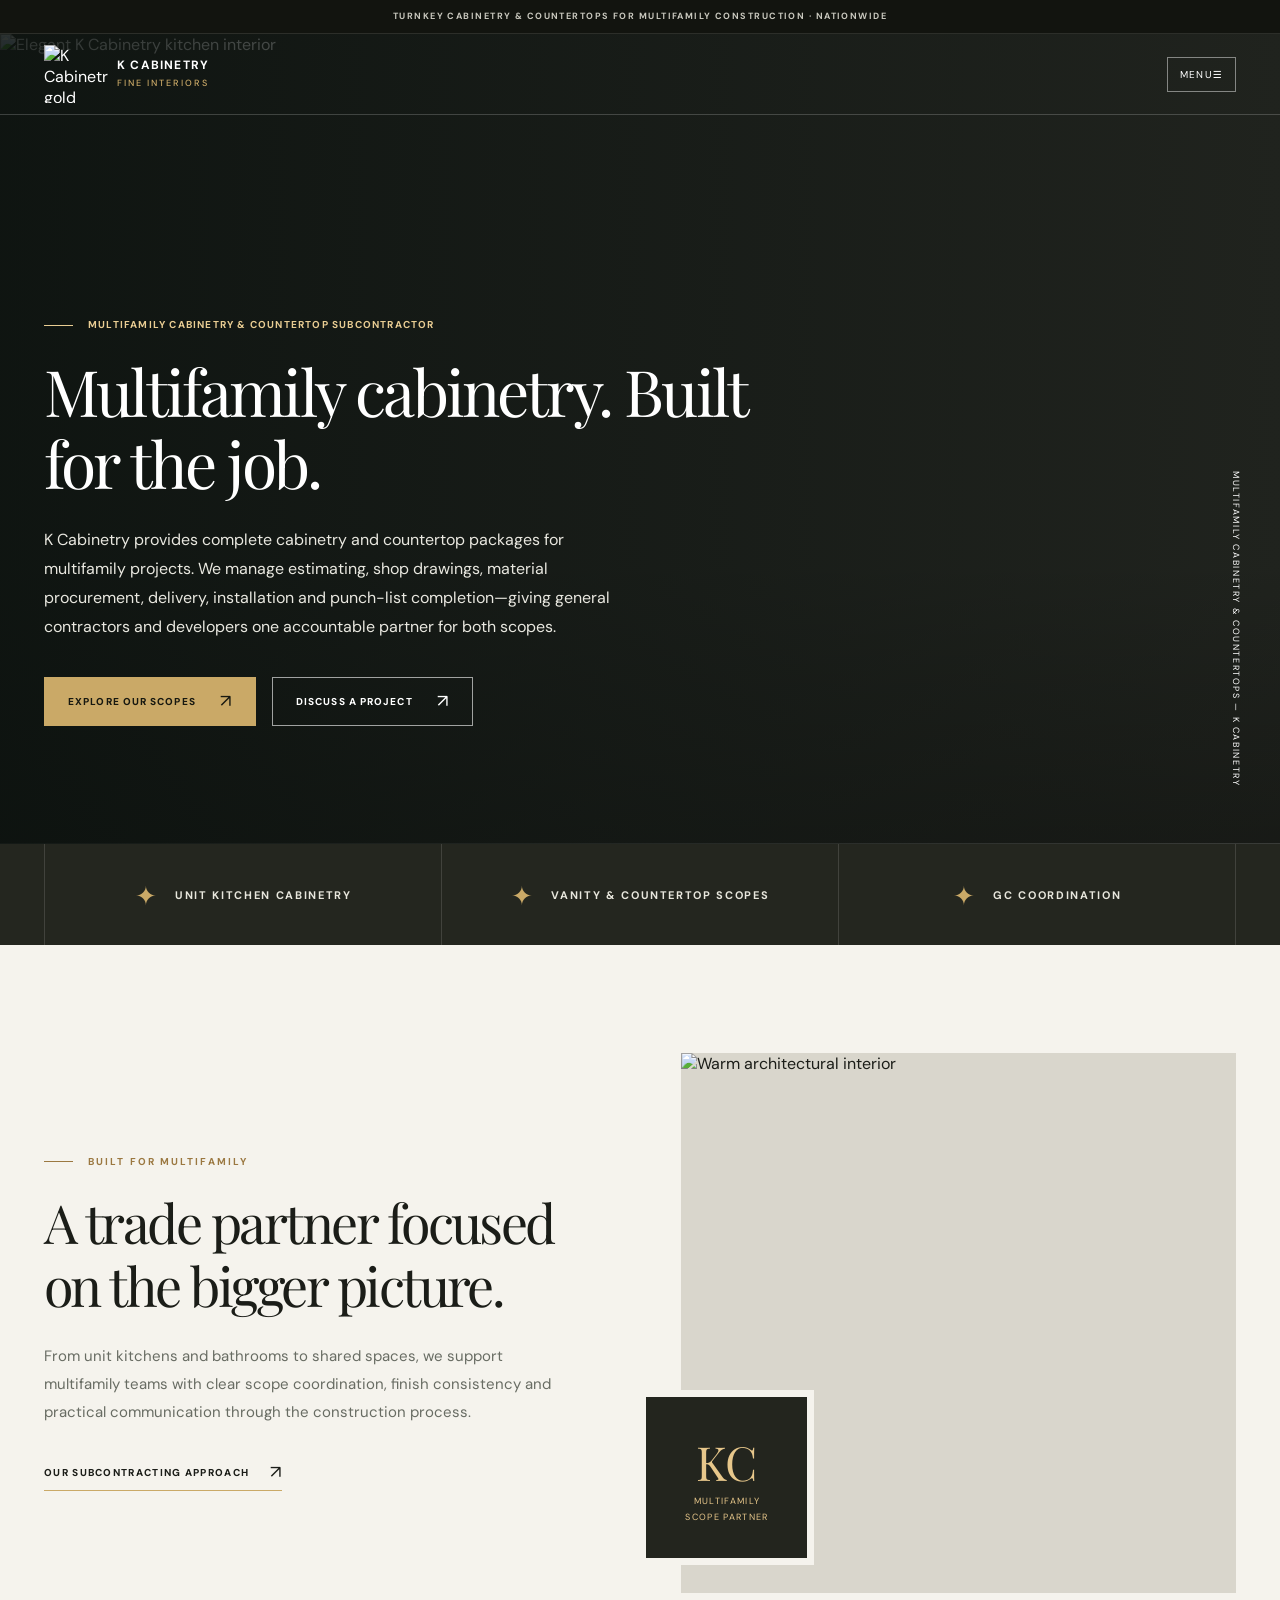
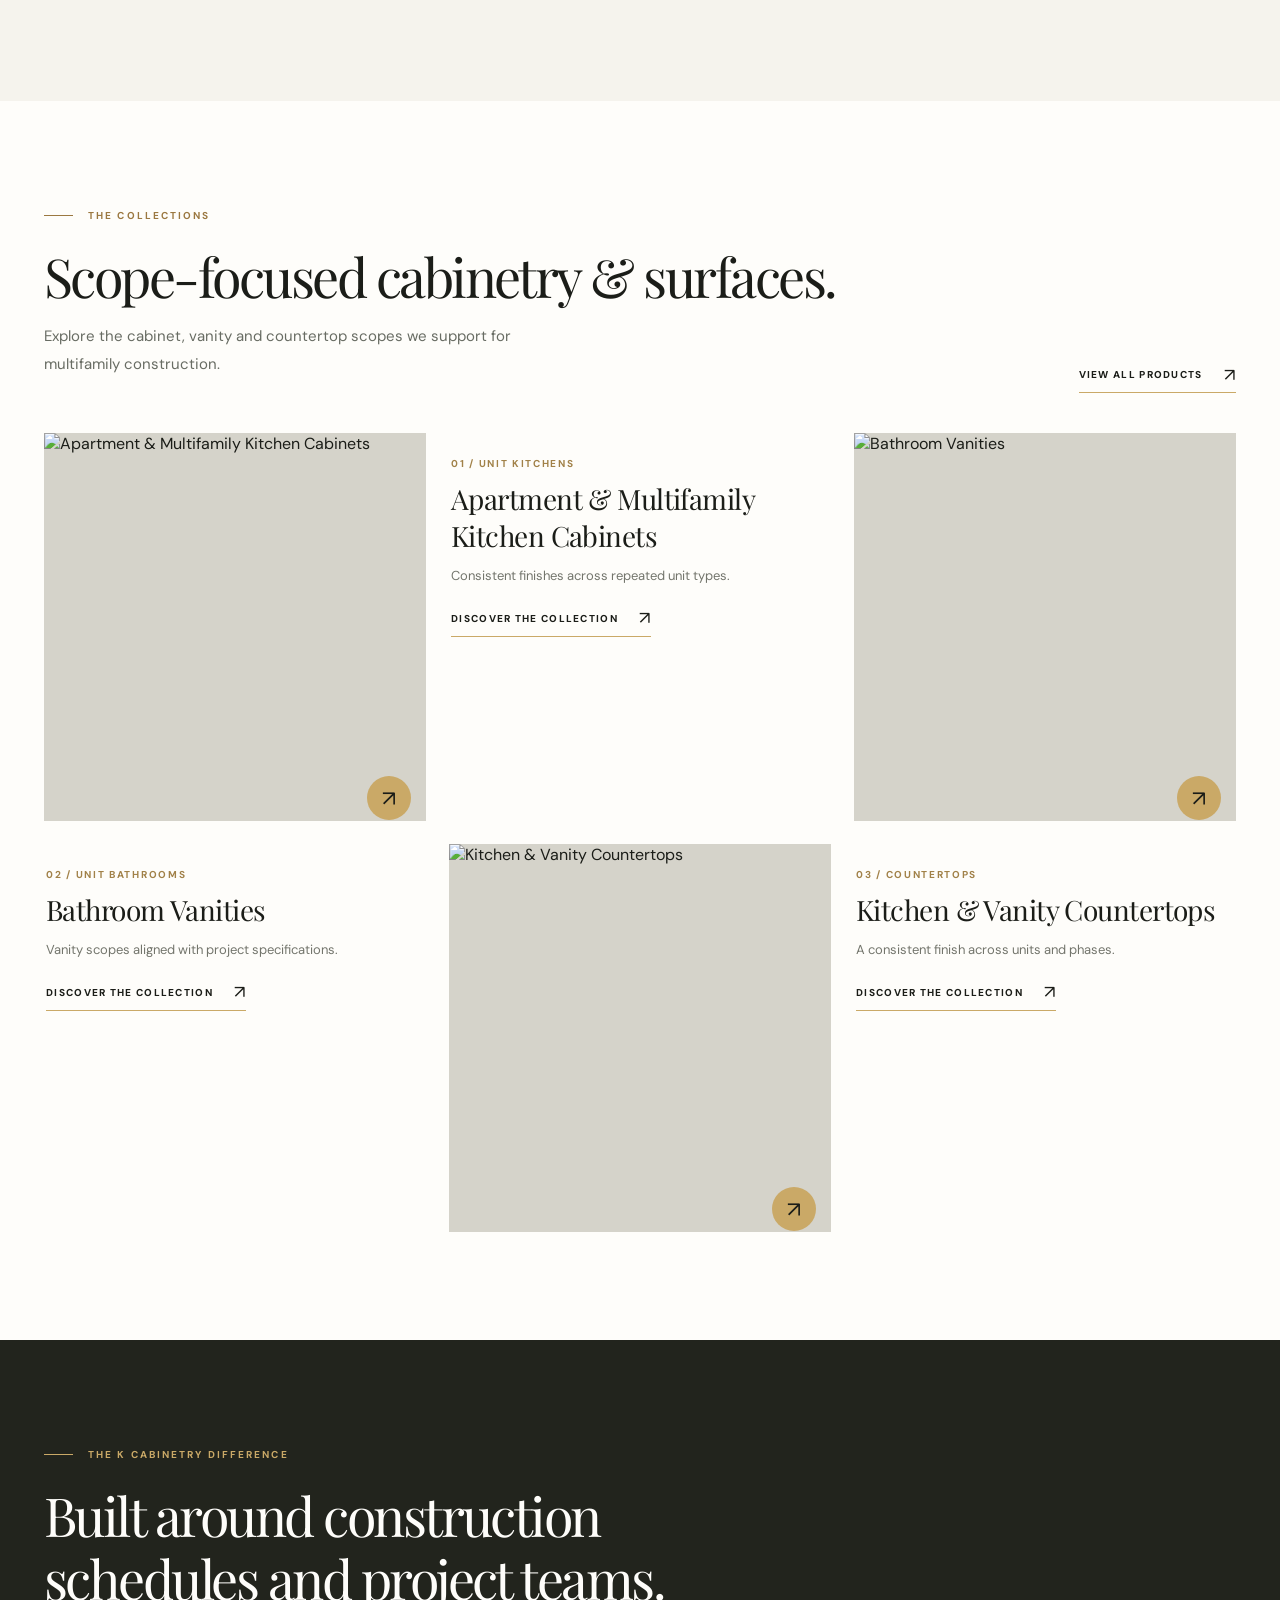
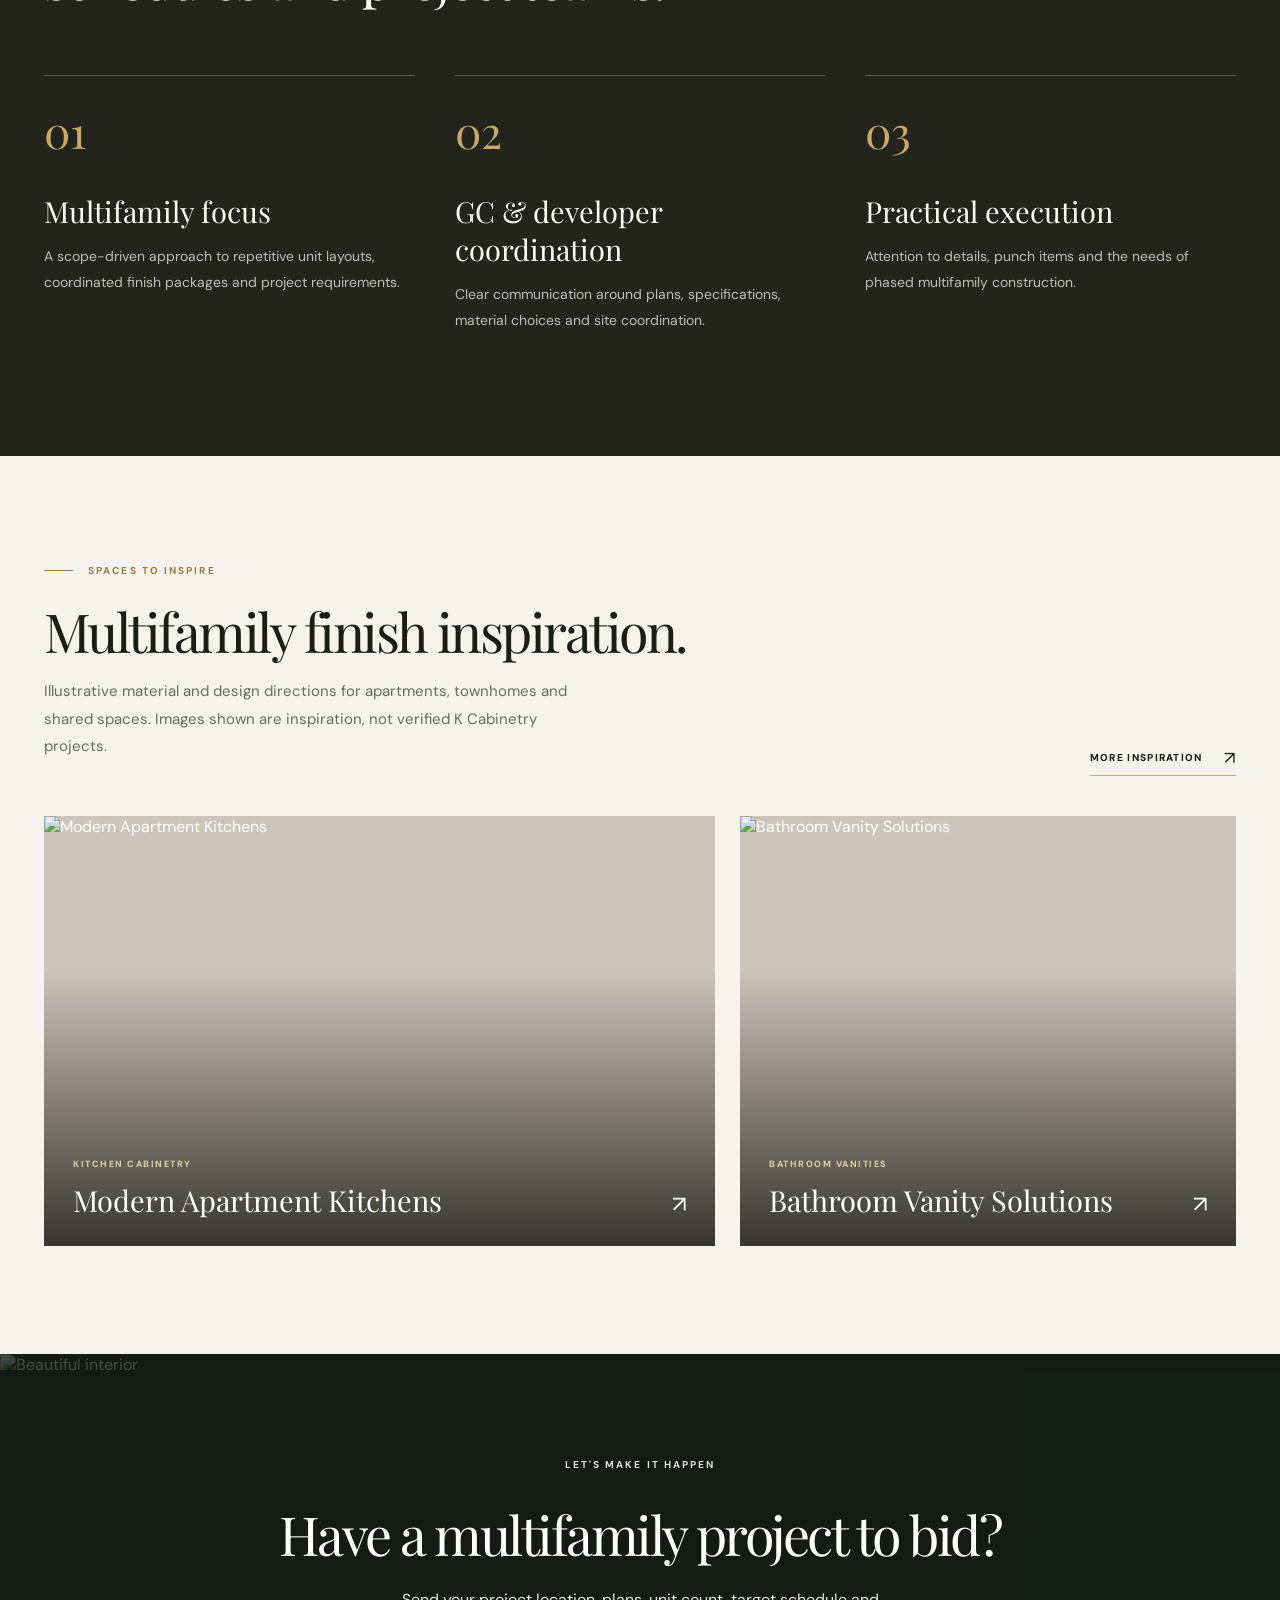
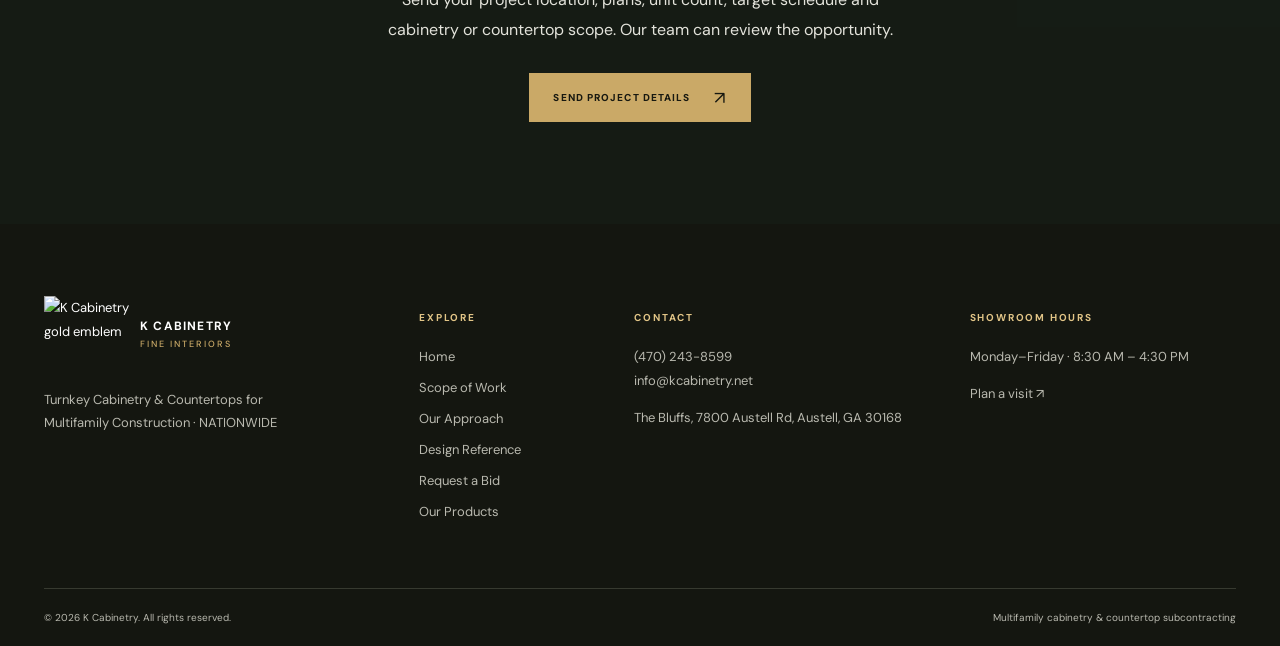
==== index.html @ 8f63b45b "Add site pages, styles, scripts, and content" ====
<!doctype html>
<html lang="en">
<head>
<meta charset="utf-8"><meta name="viewport" content="width=device-width,initial-scale=1">
<meta name="theme-color" content="#11120f">
<title>Multifamily Cabinetry & Countertops | K Cabinetry</title>
<meta name="description" content="K Cabinetry supports multifamily construction projects as a cabinetry and countertop subcontractor for general contractors, developers and project teams in Georgia.">
<meta property="og:title" content="Multifamily Cabinetry & Countertop Subcontractor | K Cabinetry"><meta property="og:description" content="K Cabinetry supports multifamily construction projects as a cabinetry and countertop subcontractor for general contractors, developers and project teams in Georgia.">
<link rel="preconnect" href="https://fonts.googleapis.com"><link rel="preconnect" href="https://fonts.gstatic.com" crossorigin>
<link href="https://fonts.googleapis.com/css2?family=DM+Sans:wght@400;500;600;700&family=Manrope:wght@400;500;600;700;800&family=Playfair+Display:wght@400;500;600&display=swap" rel="stylesheet">
<link rel="stylesheet" href="./assets/site.css?v=20261029-login">
<script src="./assets/site.js?v=20261029-login" defer></script>
<script async src="https://www.googletagmanager.com/gtag/js?id=G-HS50RXWGK4"></script>
<script>window.dataLayer=window.dataLayer||[];function gtag(){dataLayer.push(arguments);}gtag('js',new Date());gtag('config','G-HS50RXWGK4');</script>
</head>
<body data-page="home">
<a class="skip-link" href="#main">Skip to content</a>
<div id="site"><main id="main"><div class="loading" role="status">Preparing K Cabinetry…</div></main></div>
<noscript><div class="no-script"><h1>K Cabinetry</h1><p>Multifamily cabinetry and countertop subcontracting.</p><p>Call (470) 243-8599 or email info@kcabinetry.net.</p></div></noscript>
</body>
</html>
---- assets/site.css ----
:root{--ink:#1b1d18;--black:#12140f;--gold:#caa967;--cream:#f5f3ed;--paper:#fefdfa;--muted:#73766e;--line:#e1ded5;--serif:"Playfair Display",Georgia,serif;--sans:"DM Sans",Arial,sans}
*{box-sizing:border-box}html{scroll-behavior:smooth}body{margin:0;background:var(--paper);color:var(--ink);font-family:var(--sans);-webkit-font-smoothing:antialiased}img{display:block;max-width:100%}a{color:inherit;text-decoration:none}button,input,select,textarea{font:inherit}button{cursor:pointer}::selection{background:var(--gold);color:#171914}.skip-link{position:absolute;top:-100px;left:10px;z-index:99;background:#fff;padding:12px}.skip-link:focus{top:12px}
.shell{width:min(1260px,calc(100% - 88px));margin:auto}.eyebrow{display:flex;align-items:center;gap:15px;color:var(--gold);font-size:10px;font-weight:700;letter-spacing:.21em;text-transform:uppercase;margin:0 0 23px}.eyebrow:before{content:"";width:29px;height:1px;background:currentColor}.eyebrow.dark{color:#9b7841}.section{padding:108px 0}.section-head{display:flex;align-items:end;justify-content:space-between;gap:30px;margin-bottom:40px}.display,.title{font-family:var(--serif);font-weight:400;letter-spacing:-.047em;margin:0}.display{font-size:clamp(58px,7vw,108px);line-height:1.08}.title{font-size:clamp(38px,4.2vw,65px);line-height:1.17}.section-copy{max-width:530px;font-size:15px;line-height:1.85;color:#686c63}.btn{display:inline-flex;align-items:center;justify-content:center;gap:24px;padding:15px 23px;min-height:49px;border:1px solid var(--gold);background:var(--gold);color:#171810;text-transform:uppercase;letter-spacing:.11em;font-size:10px;font-weight:800;transition:.2s}.btn:hover{background:#e8c987;transform:translateY(-2px)}.btn-outline{background:transparent;color:white;border-color:#fff9}.btn-outline:hover{color:#1d1e19}.btn span,.text-link span{font-size:18px;font-weight:400;line-height:0}.text-link{display:inline-flex;align-items:center;gap:21px;padding-bottom:11px;border-bottom:1px solid var(--gold);text-transform:uppercase;letter-spacing:.13em;font-size:10px;font-weight:800}.text-link:hover{color:#a78547}
.topline{height:31px;background:#12140f;color:#c9c8be;display:flex;justify-content:center;align-items:center;text-align:center;letter-spacing:.16em;text-transform:uppercase;font-size:9px;font-weight:700;border-bottom:1px solid #ffffff1c}.header{position:absolute;z-index:50;top:31px;left:0;right:0;color:#fff;border-bottom:1px solid #ffffff30}.header-inner{height:91px;display:flex;align-items:center;gap:25px}.brand{display:flex;align-items:center;gap:9px;min-width:183px}.brand img{height:70px;width:77px;object-fit:contain}.brand-wordmark{font-size:13px;line-height:1.25;letter-spacing:.17em;font-weight:700}.brand-wordmark small{display:block;color:var(--gold);letter-spacing:.22em;font-size:9px;margin-top:5px;font-weight:500}.nav{display:flex;align-items:center;gap:31px;margin-left:auto}.nav a{text-transform:uppercase;letter-spacing:.1em;font-weight:700;font-size:10px;white-space:nowrap;position:relative}.nav a:after{content:"";position:absolute;bottom:-10px;left:0;right:100%;height:1px;background:var(--gold);transition:.25s}.nav a:hover:after,.nav a.active:after{right:0}.head-action{min-height:40px;padding:12px 17px;font-size:9px}.menu-toggle{display:none;background:transparent;color:white;border:1px solid #ffffff73;padding:10px 12px;letter-spacing:.12em;text-transform:uppercase;font-size:10px}.header.scrolled{position:fixed;top:0;background:#151711f5;backdrop-filter:blur(15px);box-shadow:0 8px 30px #0002}.header.scrolled .header-inner{height:74px}.header.scrolled .brand img{height:55px}
.hero{position:relative;min-height:690px;height:min(850px,92vh);background:#272a24;color:#fff;overflow:hidden}.hero-img,.pagehero>img,.cta-photo>img{position:absolute;inset:0;width:100%;height:100%;object-fit:cover}.hero:after{content:"";position:absolute;inset:0;background:linear-gradient(90deg,#0b110edb 0%,#0f1411a8 47%,#05080735),linear-gradient(0deg,#0004,transparent 35%)}.hero-inner{position:relative;z-index:1;height:100%;display:flex;align-items:center;padding-top:120px}.hero-content{max-width:775px}.hero .eyebrow{color:#e9cd93}.hero h1{max-width:770px}.hero-desc{max-width:550px;color:#e9e8e0;font-size:17px;line-height:1.8;margin:28px 0 35px}.hero-actions{display:flex;gap:16px;flex-wrap:wrap}.hero-side{position:absolute;z-index:2;bottom:58px;right:3%;writing-mode:vertical-rl;letter-spacing:.26em;text-transform:uppercase;font-size:9px}.hero-bottom{position:absolute;bottom:0;left:0;right:0;height:1px;background:#fff4}
.ticker{background:#24261f;color:#e8e7dd}.ticker-inner{display:grid;grid-template-columns:repeat(3,1fr);border-left:1px solid #fff2}.ticker-item{display:flex;align-items:center;justify-content:center;gap:17px;min-height:101px;border-right:1px solid #fff2;text-transform:uppercase;letter-spacing:.15em;font-size:11px;font-weight:700}.ticker-item span{font:400 26px var(--serif);color:var(--gold)}
.intro{background:var(--cream)}.intro-grid{display:grid;grid-template-columns:1fr 1.07fr;gap:10%;align-items:center}.intro-copy .section-copy{margin:26px 0 33px}.image-frame{position:relative;min-height:540px;background:#d9d6cc}.image-frame img{width:100%;height:540px;object-fit:cover}.image-badge{position:absolute;bottom:28px;left:-42px;width:175px;height:175px;background:#23251e;border:7px solid var(--cream);color:#e7c78b;display:flex;flex-direction:column;align-items:center;justify-content:center;text-align:center}.image-badge span{font:400 47px var(--serif)}.image-badge small{font-size:9px;line-height:1.8;text-transform:uppercase;letter-spacing:.15em}
.collection-grid{display:grid;grid-template-columns:repeat(3,1fr);gap:23px}.product-card{position:relative;display:block}.product-card .photo{height:388px;overflow:hidden;background:#d5d3ca}.product-card img,.project-card img,.product-row img,.gallery-card img{width:100%;height:100%;object-fit:cover;transition:transform .7s}.product-card:hover img,.project-card:hover img,.product-row:hover img,.gallery-card:hover img{transform:scale(1.045)}.product-card-info{padding:24px 2px 10px}.product-card .meta{font-size:10px;color:#a18148;letter-spacing:.17em;font-weight:700}.product-card h3{font:400 28px var(--serif);letter-spacing:-.02em;margin:10px 0}.product-card .desc{font-size:13px;color:#73756c;line-height:1.8;margin:0 0 18px}.round-arrow{position:absolute;right:15px;top:343px;width:44px;height:44px;border-radius:50%;display:grid;place-items:center;background:var(--gold);font-size:22px}
.benefits{background:#22241d;color:var(--paper)}.benefits-heading{max-width:770px;margin-bottom:65px}.benefit-grid{display:grid;grid-template-columns:repeat(3,1fr);gap:40px}.benefit{border-top:1px solid #5a5b50;padding-top:25px}.benefit-num{display:block;font:400 44px var(--serif);color:var(--gold);margin-bottom:32px}.benefit h3{font:400 29px var(--serif);margin:0 0 14px}.benefit p{font-size:14px;line-height:1.85;color:#bec0b6}
.projects{background:var(--cream)}.project-grid{display:grid;grid-template-columns:1.15fr .85fr;gap:25px}.project-card{min-height:430px;display:block;position:relative;overflow:hidden;background:#ccc6ba;color:#fff}.project-card:nth-child(even){min-height:380px}.project-card img{position:absolute;inset:0}.project-card:after{content:"";position:absolute;inset:0;background:linear-gradient(0deg,#000b,transparent 65%)}.project-caption{position:absolute;bottom:27px;left:29px;right:29px;z-index:1;display:flex;justify-content:space-between;align-items:end}.project-caption small{color:#e6d1a3;letter-spacing:.17em;font-size:9px;text-transform:uppercase;font-weight:700}.project-caption h3{font:400 29px var(--serif);margin:9px 0 0}.project-caption b{font-weight:400;font-size:23px}
.cta-photo{position:relative;min-height:470px;background:#21251d;color:#fff;overflow:hidden;display:flex;align-items:center}.cta-photo:after{content:"";position:absolute;inset:0;background:#121913c7}.cta-inner{position:relative;z-index:1;text-align:center;max-width:810px;padding:85px 0}.cta-inner .eyebrow{justify-content:center}.cta-inner .eyebrow:before{display:none}.cta-inner .title{margin-bottom:19px}.cta-inner p{color:#e3e3db;line-height:1.85;margin:0 auto 29px;max-width:540px}
.footer{background:#141610;color:#b9b9af;padding-top:72px}.footer-top{display:grid;grid-template-columns:1.25fr .65fr 1.1fr 1fr;gap:42px;padding-bottom:64px}.footer .brand{color:#fff;margin-bottom:14px}.footer .brand img{height:78px;width:87px}.footer .footer-copy{line-height:1.8;font-size:13px;max-width:250px}.footer h4{text-transform:uppercase;color:#e2c587;font-size:10px;letter-spacing:.18em;margin:15px 0 21px}.footer a,.footer p{line-height:1.85;font-size:13px}.footer a:hover{color:var(--gold)}.footer-links{display:flex;flex-direction:column;gap:7px}.footer-bottom{border-top:1px solid #373a30;padding:22px 0;display:flex;align-items:center;justify-content:space-between;gap:18px;font-size:10px}
.pagehero{height:425px;background:#2a2b24;color:white;position:relative;overflow:hidden;display:flex;align-items:end}.pagehero:after{content:"";position:absolute;inset:0;background:linear-gradient(90deg,#10150fec,#10171191 55%,#10131277)}.pagehero .shell{position:relative;z-index:1;padding-bottom:63px;padding-top:165px}.pagehero .eyebrow{margin-bottom:15px}.pagehero .title{font-size:clamp(49px,5vw,78px)}.page-intro{padding:88px 0 55px}.page-intro .section-copy{max-width:740px;font-size:17px}
.product-list{padding:10px 0 108px}.product-row{display:grid;grid-template-columns:1.04fr .96fr;min-height:450px;background:var(--cream);overflow:hidden;margin-bottom:25px;scroll-margin-top:95px}.product-row:nth-child(even) .product-photo{order:2}.product-photo{height:450px;overflow:hidden;background:#d7d4cb}.product-info{padding:58px clamp(30px,5vw,86px);display:flex;flex-direction:column;justify-content:center}.product-info h2{font:400 clamp(35px,3.2vw,52px) var(--serif);margin:7px 0 14px}.product-info .subtitle{font-size:16px;color:#62665c;margin:0 0 12px}.product-info p{font-size:14px;line-height:1.8;color:#74766c}.feature-list{list-style:none;margin:17px 0 23px;padding:0;display:flex;flex-direction:column;gap:10px}.feature-list li{font-size:12px;color:#51544d}.feature-list li:before{content:"✓";color:#a38148;margin-right:12px}.product-info .text-link{align-self:flex-start}
.gallery-controls{display:flex;gap:9px;flex-wrap:wrap;margin:0 0 34px}.filter-btn{padding:11px 17px;background:none;border:1px solid #d5d0c7;color:#65675f;font-size:10px;text-transform:uppercase;letter-spacing:.11em;font-weight:700}.filter-btn:hover,.filter-btn.active{background:var(--black);color:#fff;border-color:var(--black)}.gallery-grid{display:grid;grid-template-columns:repeat(2,1fr);gap:26px;padding-bottom:105px}.gallery-card{margin:0}.gallery-card .photo{height:360px;overflow:hidden;background:#d8d4cb}.gallery-card figcaption{padding:21px 2px}.gallery-card h3{font:400 28px var(--serif);margin:7px 0}.gallery-card .kicker{font-size:10px;letter-spacing:.17em;color:#9e7c45;text-transform:uppercase}.gallery-card p{font-size:13px;color:#77796f}
.story{display:grid;grid-template-columns:1fr 1fr;gap:9%;align-items:center;padding:105px 0}.story-photo{height:585px;background:#ddd}.story-photo img{height:100%;width:100%;object-fit:cover}.story p{line-height:1.9;color:#74756a;font-size:15px}.steps{background:var(--cream)}.step-grid{display:grid;grid-template-columns:repeat(3,1fr);gap:30px;margin-top:57px}.step{padding-top:24px;border-top:1px solid #cec6b6}.step .num{font:400 50px var(--serif);color:#ae8948}.step h3{font:400 30px var(--serif);margin:22px 0 12px}.step p{color:#77786f;line-height:1.85;font-size:14px}
.contact-wrap{display:grid;grid-template-columns:.85fr 1.15fr;gap:9%;padding:110px 0}.contact-details h3{font:400 26px var(--serif);margin:0 0 10px}.contact-details p,.contact-details a{font-size:15px;line-height:1.8;color:#686b61}.contact-line{border-top:1px solid #dedbd2;padding:24px 0}.contact-form{background:var(--cream);padding:47px}.contact-form h2{font:400 37px var(--serif);margin:0 0 14px}.contact-form>p{font-size:13px;line-height:1.7;color:#74766e;margin:0 0 28px}.form-grid{display:grid;grid-template-columns:repeat(2,1fr);gap:18px}.field{display:flex;flex-direction:column;gap:8px}.field.full{grid-column:1/-1}.field label{font-size:10px;letter-spacing:.12em;text-transform:uppercase;font-weight:700}.field input,.field select,.field textarea{width:100%;padding:13px;border:1px solid #d4d2ca;border-radius:0;background:white;outline:none;color:#24261f;font-size:14px}.field input:focus,.field select:focus,.field textarea:focus{border-color:#b58e55}.field textarea{height:140px;resize:vertical}.contact-form .btn{margin-top:28px}.form-status{min-height:30px;padding-top:12px;font-size:12px;color:#876c40}.contact-form .tiny{font-size:11px;color:#717269}
.loading{padding:30vh 20px;text-align:center;color:#76766e}.no-script{padding:50px}.reveal{opacity:0;transform:translateY(23px);transition:opacity .6s,transform .6s}.reveal.shown{opacity:1;transform:none}
@media(max-width:1100px){.shell{width:calc(100% - 60px)}.nav{gap:20px}.footer-top{grid-template-columns:1.2fr 1fr 1fr}.footer-top>div:last-child{grid-column:2/4}.intro-grid{gap:6%}}
@media(max-width:800px){.shell{width:calc(100% - 40px)}.header-inner{height:78px}.brand{min-width:0}.brand img{height:58px;width:65px}.menu-toggle{display:inline-flex;margin-left:auto}.head-action{display:none}.nav{display:none;position:absolute;top:100%;left:0;right:0;background:#181b16;padding:22px 20px;flex-direction:column;align-items:stretch;gap:0;margin:0;box-shadow:0 20px 30px #0004}.header.menu-open .nav{display:flex}.nav a{padding:14px 9px;font-size:12px;border-bottom:1px solid #fff2}.nav a:after{display:none}.hero{min-height:680px;height:88vh}.hero-inner{padding-top:135px}.hero-desc{font-size:15px}.hero-side{display:none}.ticker-item{min-height:80px;gap:8px;font-size:9px;letter-spacing:.06em;text-align:center}.ticker-item span{font-size:20px}.section{padding:75px 0}.intro-grid,.story,.contact-wrap{grid-template-columns:1fr;gap:45px}.intro-copy{order:1}.image-frame{order:0;min-height:400px}.image-frame img{height:400px}.image-badge{left:10px;bottom:10px;width:123px;height:123px;border-width:5px}.image-badge span{font-size:31px}.image-badge small{font-size:7px}.collection-grid{grid-template-columns:repeat(2,1fr)}.collection-grid .product-card:last-child{display:none}.benefit-grid,.step-grid{grid-template-columns:1fr;gap:17px}.benefits-heading{margin-bottom:30px}.benefit-num{margin-bottom:13px}.project-grid{gap:12px}.project-card,.project-card:nth-child(even){min-height:350px}.footer-top{grid-template-columns:1fr 1fr;gap:33px}.footer-top>div:last-child{grid-column:auto}.product-row{grid-template-columns:1fr}.product-row:nth-child(even) .product-photo{order:0}.product-photo{height:370px}.product-info{padding:35px}.story-photo{height:450px}.contact-wrap{padding:70px 0}.gallery-card .photo{height:285px}}
@media(max-width:550px){.shell{width:calc(100% - 36px)}.topline{font-size:8px}.brand-wordmark{display:none}.hero{height:750px;min-height:670px}.hero h1{font-size:clamp(51px,14vw,76px)}.hero-actions .btn{width:100%}.ticker-inner{grid-template-columns:1fr}.ticker-item{min-height:46px;border-bottom:1px solid #fff2}.section-head{display:block}.section-head .text-link{margin-top:17px}.collection-grid,.project-grid,.gallery-grid,.form-grid{grid-template-columns:1fr}.collection-grid .product-card:last-child{display:block}.product-card .photo{height:340px}.round-arrow{top:293px}.project-card,.project-card:nth-child(even){min-height:360px}.section{padding:66px 0}.pagehero{height:365px}.pagehero .shell{padding-bottom:45px}.page-intro{padding:60px 0 30px}.gallery-grid{gap:12px;padding-bottom:60px}.gallery-card .photo{height:270px}.footer-top>div:first-child,.footer-top>div:last-child{grid-column:1/-1}.footer-bottom{display:block;line-height:2}.contact-form{padding:28px 20px}.field.full{grid-column:1}.story{padding:65px 0}.story-photo{height:360px}}
@media(prefers-reduced-motion:reduce){html{scroll-behavior:auto}.reveal{opacity:1;transform:none;transition:none}*,*:before,*:after{transition-duration:0.01ms!important;animation-duration:0.01ms!important}}

/* Admin-defined visibility and variable overrides are applied at runtime. */

.custom-image-grid{display:grid;grid-template-columns:1fr 1fr;gap:8%;align-items:center}.custom-image-grid>img{width:100%;height:440px;object-fit:cover}.custom-section-copy .section-copy{margin:25px 0}.custom-section-copy .btn{margin-top:12px}.custom-banner{color:white;background:#25291e;background-size:cover;background-position:center;text-align:center}.custom-banner .custom-section-copy{max-width:780px;margin:0 auto}.custom-banner .title{color:#fff}.custom-banner .section-copy{color:#e4e7de;margin:25px auto}.custom-banner .eyebrow{justify-content:center}.custom-text-block{text-align:center;background:var(--cream)}.custom-text-block .custom-section-copy{max-width:780px;margin:auto}.custom-text-block .eyebrow{justify-content:center}.custom-text-block .section-copy{margin:25px auto}.custom-spacer{height:100px}@media(max-width:800px){.custom-image-grid{grid-template-columns:1fr}.custom-image-grid>img{height:300px}}

.custom-motion-block img{max-height:460px;object-fit:cover}.motion-float img{animation:kFloat 5s ease-in-out infinite}.motion-fade img{animation:kFade 2s ease-in both}.motion-zoom img{animation:kZoom 4s ease-in-out infinite alternate}.motion-slide img{animation:kSlide 1.2s ease-out both}
@keyframes kFloat{50%{transform:translateY(-18px)}}@keyframes kFade{from{opacity:0}to{opacity:1}}@keyframes kZoom{to{transform:scale(1.045)}}@keyframes kSlide{from{transform:translateX(-35px);opacity:0}to{transform:none;opacity:1}}
.custom-video{margin-top:30px;aspect-ratio:16/9;background:#181b17}.custom-video iframe,.custom-video video{width:100%;height:100%;border:0}.custom-slides{display:flex;gap:16px;overflow-x:auto;scroll-snap-type:x mandatory;padding:20px 0}.custom-slides img{height:360px;width:min(600px,80%);object-fit:cover;flex-shrink:0;scroll-snap-align:center}.custom-two-columns{display:grid;grid-template-columns:1fr 1fr;gap:9%;align-items:center}.custom-marquee{background:var(--black);color:var(--gold);overflow:hidden;padding:25px 0}.marquee-track{width:max-content;animation:kMarquee 24s linear infinite;white-space:nowrap;font-family:var(--serif);font-size:clamp(25px,4vw,55px)}@keyframes kMarquee{to{transform:translateX(-50%)}}@media(max-width:700px){.custom-two-columns{grid-template-columns:1fr}.custom-slides img{height:250px}}@media(prefers-reduced-motion:reduce){.custom-motion-block img,.marquee-track{animation:none!important}}

.canvas-main{position:relative}.canvas-layer{position:absolute;inset:0;z-index:8;pointer-events:none;overflow:hidden}.canvas-element{position:absolute;display:block;pointer-events:auto;overflow-wrap:anywhere}.canvas-element.btn{height:auto;min-height:32px}.canvas-element[src]{height:auto;max-height:450px}

/* Multifamily trade-forward editorial refinements */
.hero-side{letter-spacing:.18em}.ticker-inner{font-weight:600;letter-spacing:.025em}.product-info .subtitle{color:var(--gold)}

/* Accessible administration entry, shown on desktop and mobile navigation */
.admin-nav-link{font-weight:700!important;color:var(--gold)!important}.footer-admin-link{color:var(--gold);text-decoration:underline;text-underline-offset:3px}

/* Pencil buttons appear only inside the authenticated admin preview */
.pencil-wrap{position:relative;display:block}.pencil-edit{position:absolute;right:0;top:0;transform:translate(25%,-40%);z-index:30;width:34px;height:34px;display:grid;place-items:center;border:1px solid #c3a064;background:#22251d;color:#fff;cursor:pointer;font:23px/1 Arial,sans-serif;opacity:.9;border-radius:50%;box-shadow:0 3px 15px #0003}.pencil-edit:hover,.pencil-edit:focus{background:#b39255;color:#111}.pencil-wrap [contenteditable=true]{outline:2px dashed #d3ad69;outline-offset:5px;min-width:5em}

/* 2026-10 responsive header and hero overlap fix */
.topline{height:auto;min-height:34px;padding:8px 22px;line-height:1.45;overflow-wrap:anywhere}
.header-inner{min-width:0}.brand{flex:0 0 auto;max-width:295px;min-width:0}.brand-wordmark{max-width:185px;overflow-wrap:normal;white-space:normal}
.header .nav{min-width:0}.header .nav a{line-height:1.4}
.hero-inner{padding-top:175px;padding-bottom:60px}
.hero-content{min-width:0}.hero .eyebrow{line-height:1.55;max-width:100%;letter-spacing:.13em}
.hero h1{overflow-wrap:normal;word-break:normal;font-size:clamp(45px,6.5vw,96px)}
@media(max-width:1280px){
 .header{top:34px}
 .header-inner{height:80px;gap:12px}
 .brand img{height:58px;width:64px}
 .brand-wordmark{font-size:12px;letter-spacing:.1em}
 .menu-toggle{display:inline-flex;margin-left:auto;flex-shrink:0}
 .head-action{display:none}
 .header .nav{display:none;position:absolute;top:100%;left:0;right:0;background:#181b16;padding:18px 30px;flex-direction:column;align-items:stretch;gap:0;margin:0;max-height:75vh;overflow-y:auto;box-shadow:0 20px 30px #0004}
 .header.menu-open .nav{display:flex}
 .header .nav a{padding:13px 9px;font-size:12px;border-bottom:1px solid #fff2;white-space:normal}
 .header .nav a:after{display:none}
 .hero-inner{padding-top:195px;align-items:center}
 .hero-content{max-width:700px}
 .hero .eyebrow{max-width:560px}
}
@media(max-width:800px){
 .header{top:34px}
 .hero-inner{padding-top:190px;padding-bottom:55px}
 .hero h1{font-size:clamp(43px,8.4vw,68px);line-height:1.09}
 .hero .eyebrow{font-size:9px;letter-spacing:.09em}
}
@media(max-width:550px){
 .topline{font-size:7px;letter-spacing:.09em;padding:9px 12px}
 .hero-inner{padding-top:135px}
 .hero h1{font-size:clamp(42px,11vw,64px)}
 .hero .eyebrow{font-size:8px}
}

/* Hero and navigation refinements based on wide-desktop screenshot */
@media(min-width:1281px){
 .header-inner{gap:18px}
 .header .nav{gap:clamp(10px,1.25vw,21px)}
 .header .nav a{font-size:10px;letter-spacing:.045em}
 .brand{max-width:250px}
 .brand-wordmark{letter-spacing:.11em}
 .head-action{padding:12px 14px;white-space:nowrap;flex-shrink:0}
}
.hero{min-height:700px;height:min(810px,95svh)}
.hero-inner{padding-top:180px;padding-bottom:35px;align-items:center}
.hero-content{width:min(760px,64vw);max-width:760px}
.hero .eyebrow{max-width:690px;margin-bottom:22px;font-size:10px;letter-spacing:.12em}
.hero .display{font-size:clamp(51px,5.1vw,78px);line-height:1.12;letter-spacing:-.044em;max-width:760px}
.hero-desc{font-size:16px;max-width:590px}
@media(min-width:801px) and (max-width:1450px){
 .hero-content{width:min(730px,75vw)}
 .hero .display{font-size:clamp(51px,5vw,68px)}
 .hero-inner{padding-top:200px}
}
@media(max-width:800px){
 .hero-inner{padding-top:165px}
 .hero-content{width:100%;max-width:100%}
 .hero .display{font-size:clamp(43px,8vw,62px)}
 .hero .eyebrow{margin-bottom:18px}
}

/* Mobile hero polish: compact typography, readable CTAs, tree face preserved */
@media(max-width:800px){
 .hero{height:auto;min-height:0}
 .hero-inner{min-height:690px;height:auto;align-items:flex-start;padding-top:155px;padding-bottom:64px}
 .hero-content{width:100%;max-width:100%}
 .hero .display{font-size:clamp(37px,7.5vw,56px);line-height:1.1;letter-spacing:-.035em}
 .hero .eyebrow{font-size:9px;line-height:1.55;letter-spacing:.08em;margin-bottom:17px}
 .hero-desc{font-size:14px;line-height:1.6;max-width:510px;margin:22px 0 26px}
 .hero-actions{gap:12px}
 .hero-actions .btn{min-height:48px;padding:13px 17px;font-size:10px;gap:12px;justify-content:center;letter-spacing:.09em}
 .hero-actions .btn span{font-size:0}
 .hero-actions .btn span:after{content:"\2197";font:normal 19px/1 Arial,sans-serif}
}
@media(max-width:550px){
 .hero-inner{min-height:690px;padding-top:140px;padding-bottom:55px}
 .hero .display{font-size:clamp(37px,9.2vw,46px);line-height:1.1}
 .hero-desc{font-size:14px;line-height:1.58;display:-webkit-box;-webkit-line-clamp:5;-webkit-box-orient:vertical;overflow:hidden}
 .hero-actions .btn{width:100%;min-height:48px;padding:13px 18px}
 .hero .eyebrow{max-width:94%;font-size:8px;letter-spacing:.065em}
}

/* Granite and quartz catalog */
.stone-catalog{padding:24px 0 100px}.stone-tabs{display:flex;gap:10px;border-bottom:1px solid #dfd9cd;margin-bottom:36px}.stone-tab{border:0;background:transparent;color:#5a5b55;padding:16px 28px;font:600 17px var(--sans);cursor:pointer;border-bottom:3px solid transparent}.stone-tab:hover,.stone-tab.active{color:#181814;border-bottom-color:var(--gold)}.stone-group{margin:30px 0 52px}.stone-group-heading{margin:0 0 22px}.stone-group-heading h2{font-family:var(--serif);font-size:clamp(25px,3vw,38px);margin:8px 0}.stone-grid{display:grid;grid-template-columns:repeat(2,minmax(0,1fr));gap:24px}.stone-card{background:#fff;border:1px solid #e8e3d9;overflow:hidden}.stone-image{aspect-ratio:1.5;overflow:hidden;background:#eee}.stone-image img{width:100%;height:100%;display:block;object-fit:cover}.stone-card-info{padding:18px 22px 22px}.stone-card-info h3{font-family:var(--serif);font-size:24px;margin:0 0 5px}.stone-card-info p{margin:0;color:#65645e}.stone-empty{padding:60px 20px;text-align:center;border:1px solid #e8e3d9;background:#faf9f6}.stone-empty h2{font-family:var(--serif)}@media(max-width:650px){.stone-grid{grid-template-columns:1fr}.stone-tab{flex:1}}

.nav-dropdown{position:relative;display:flex;align-items:center}.nav-submenu{display:none;position:absolute;top:100%;left:0;z-index:40;background:#191b17;padding:12px;min-width:170px;box-shadow:0 12px 28px #0005}.nav-dropdown:hover .nav-submenu,.nav-dropdown:focus-within .nav-submenu{display:flex;flex-direction:column}.nav .nav-submenu a{padding:12px;color:#f9f4e8}.nav .nav-submenu a:after{display:none}@media(max-width:1100px){.nav-dropdown{display:block;width:100%}.nav-submenu{display:flex;position:static;flex-direction:column;box-shadow:none;background:transparent;border-left:1px solid #caa96766;margin-left:16px;padding:0 0 0 12px}.nav .nav-submenu a{padding:12px}}

/* Anchor the submenu to its parent on desktop, not the page edge. */
@media(min-width:1101px){.header .nav .nav-dropdown{position:relative;display:flex;align-items:center;align-self:stretch}.header .nav .nav-dropdown .nav-submenu{position:absolute;left:0;right:auto;top:100%;z-index:100;min-width:180px}.header .nav .nav-dropdown:hover .nav-submenu,.header .nav .nav-dropdown:focus-within .nav-submenu{display:flex}}

/* Editor-only catalog controls */
.catalog-preview-toolbar{display:flex;align-items:center;justify-content:space-between;gap:12px;padding:12px 16px;margin:0 0 24px;background:#f5f0e5;border:1px solid #d9c8a5}.catalog-preview-toolbar button,.catalog-card-actions button{border:1px solid #bda168;background:#1b1d18;color:white;padding:9px 11px;cursor:pointer;font-size:12px}.catalog-card-actions{display:flex;gap:8px;flex-wrap:wrap;padding:9px 12px;background:#f5f0e5}.catalog-card-actions button:last-child{background:#fff;color:#3d3123}@media(max-width:700px){.catalog-preview-toolbar{flex-direction:column;align-items:stretch}}

.cab-construction{background:#f5f3ed;padding:84px 0 100px}.cab-heading{max-width:740px;margin-bottom:42px}.cab-spec-grid{display:grid;grid-template-columns:repeat(2,minmax(0,1fr));column-gap:46px;border-top:1px solid #d5cbbc}.cab-spec{display:flex;align-items:flex-start;gap:20px;padding:24px 0;border-bottom:1px solid #d5cbbc}.cab-spec-num{color:#ab8c54;font:600 12px var(--sans);min-width:30px;padding-top:5px}.cab-spec h3{font:500 24px var(--serif);margin:0 0 8px}.cab-spec p{margin:0;color:#53564f;line-height:1.6}.cab-spec-notes{margin-top:25px;color:#53564f;font-size:14px}.cab-spec-cta{margin-top:42px;background:#1a2019;padding:30px;color:white}.cab-spec-cta h3{font:500 28px var(--serif);margin:0 0 9px}.cab-spec-cta p{margin:0 0 18px;color:#dedbd4}@media(max-width:700px){.cab-spec-grid{grid-template-columns:1fr}.cab-construction{padding:52px 0}}

/* Editorial construction detail card grid */
.cab-construction{background:#faf9f6;padding:92px 0 105px}.cab-heading{text-align:center;margin:0 auto 44px;max-width:790px}.cab-heading .eyebrow{color:#ad894b}.cab-heading .section-copy{margin:18px auto 0}.cab-spec-grid{display:grid;grid-template-columns:repeat(3,minmax(0,1fr));gap:21px;border:0}.cab-spec{display:flex;flex-direction:column;gap:0;overflow:hidden;padding:0;background:#fff;border:1px solid #e4ddd0;border-radius:3px;transition:transform .2s ease,box-shadow .2s ease}.cab-spec:hover{transform:translateY(-3px);box-shadow:0 14px 30px #1b21191a}.cab-spec-media{width:100%;aspect-ratio:1.5;background:#edeae3;overflow:hidden}.cab-spec-media img{width:100%;height:100%;object-fit:cover;display:block}.cab-spec-content{padding:21px 22px 23px;position:relative;min-height:136px}.cab-spec-num{display:inline-flex;align-items:center;justify-content:center;background:#c5a164;color:#fff;width:34px;height:34px;border-radius:50%;font-size:12px;margin-bottom:12px;padding:0}.cab-spec h3{font:500 23px/1.18 var(--serif);margin:0 0 8px;color:#1c2019}.cab-spec p{font-size:14px;line-height:1.55;color:#525650}.cab-spec-notes{display:grid;grid-template-columns:1fr 1fr;gap:18px;padding:24px 28px;margin-top:28px;background:#f1ede5;border-radius:6px}.cab-spec-notes p{margin:0;line-height:1.65}.cab-spec-cta{border-radius:4px}.cab-spec-grid .cab-spec:last-child:nth-child(3n+2){grid-column:span 2}@media(max-width:1000px){.cab-spec-grid{grid-template-columns:repeat(2,minmax(0,1fr))}.cab-spec-grid .cab-spec:last-child:nth-child(3n+2){grid-column:auto}}@media(max-width:620px){.cab-construction{padding:55px 0 72px}.cab-spec-grid{grid-template-columns:1fr}.cab-spec-grid .cab-spec:last-child:nth-child(3n+2){grid-column:auto}.cab-spec-notes{grid-template-columns:1fr;padding:21px}.cab-spec-media{aspect-ratio:1.65}}

/* Cabinet gallery display repair: preserve complete technical illustrations */
.cab-spec-grid{grid-template-columns:repeat(2,minmax(0,1fr));gap:24px}.cab-spec-grid .cab-spec:last-child:nth-child(3n+2){grid-column:auto}.cab-spec-media{aspect-ratio:1.48;display:flex;align-items:center;justify-content:center;background:#fff;padding:10px}.cab-spec-media img{width:100%;height:100%;object-fit:contain;object-position:center}.cab-spec-content{min-height:0;padding:20px 24px 25px}.cab-spec h3{font-size:23px}.cab-spec p{max-width:58ch}.cab-spec:hover{box-shadow:0 12px 25px #1b211912}@media(max-width:740px){.cab-spec-grid{grid-template-columns:1fr}.cab-spec-media{aspect-ratio:1.48;padding:4px}.cab-spec-content{padding:16px 20px 23px}}

/* Interactive cabinet product options */
.cab-config{padding:85px 0;background:#f7f5ef}.cab-config-heading{max-width:790px;margin:0 0 40px}.cab-config-heading .section-copy{margin-top:14px}.cab-config-layout{display:grid;grid-template-columns:minmax(0,1.35fr) minmax(300px,1fr);gap:42px;align-items:start}.cab-config-controls{background:#fff;border:1px solid #e5dfd4;padding:32px}.cab-config-step+ .cab-config-step{border-top:1px solid #e5dfd4;margin-top:27px;padding-top:26px}.cab-config-step h3{font:500 22px var(--serif);margin:0 0 17px}.cab-config-step h3 span{font:600 12px var(--sans);color:#b49559;margin-right:12px}.cab-option-row{display:flex;gap:10px;flex-wrap:wrap}.cab-option-row button{appearance:none;cursor:pointer;border:1px solid #d4ccc0;background:#fff;color:#292a26;padding:13px 17px;text-align:left;display:flex;flex-direction:column;gap:4px;min-width:123px;font:600 14px var(--sans)}.cab-option-row small{font:400 12px var(--sans);color:#727067}.cab-option-row button.is-selected,.cab-color-option.is-selected{border-color:#ac8647;outline:2px solid #bd9d62;outline-offset:-2px;background:#faf5e9}.cab-option-description{font-size:13px;color:#666961;margin:12px 0 0;line-height:1.6}.cab-color-grid{display:grid;grid-template-columns:repeat(4,minmax(0,1fr));gap:12px}.cab-color-option{appearance:none;background:#fff;border:1px solid #e6dfd5;padding:6px;cursor:pointer;text-align:center;min-width:0;color:#252924}.cab-color-thumb{display:block;width:100%;height:90px;background-size:cover;background-position:center;background-blend-mode:normal;border:1px solid #ddd}.cab-color-option>span:last-child{display:block;font:500 11px/1.35 var(--sans);margin:8px 0 4px}.cab-preview-panel{position:sticky;top:105px;background:#fff;border:1px solid #dfd8cb;padding:24px;text-align:center}.cab-preview-topline{font:600 11px var(--sans);letter-spacing:.18em;color:#aa8a4c;text-align:left}.cab-preview-stage{height:420px;display:flex;align-items:center;justify-content:center;background:linear-gradient(145deg,#f6f5f2,#eae7e0);margin:18px 0 22px;overflow:hidden}.cab-sample-door{--door-shade:#47312e;--door-grain:none;width:66%;height:82%;position:relative;background-color:var(--door-shade);background-image:var(--door-grain);background-size:cover;background-position:center;box-shadow:7px 12px 18px #0002,inset 0 0 0 1px #0003;border:17px solid #0002;border-color:transparent}.cab-sample-door:before{content:"";position:absolute;inset:14%;border:12px solid #0002;box-shadow:inset 0 1px 9px #0004,0 1px 4px #fff5;pointer-events:none}.cab-sample-door.is-slim:before{inset:7%;border-width:6px}.cab-sample-door.is-slab:before{display:none}.cab-sample-door:after{content:"";position:absolute;right:19px;top:42%;width:7px;height:76px;border-radius:5px;background:linear-gradient(90deg,#8f733c,#d5b574,#775f31);box-shadow:2px 2px 4px #0003}.cab-preview-panel h3{font:500 28px var(--serif);margin:0 0 5px}.cab-preview-panel>p{margin:0 0 12px}.cab-preview-disclaimer{font-size:12px;line-height:1.6;color:#75756f;text-align:left;border-top:1px solid #e5dfd4;padding-top:17px;margin-top:18px!important}@media(max-width:990px){.cab-config-layout{grid-template-columns:1fr}.cab-preview-panel{position:static}.cab-preview-stage{height:360px}}@media(max-width:600px){.cab-config{padding:55px 0}.cab-config-controls{padding:20px}.cab-color-grid{grid-template-columns:repeat(3,minmax(0,1fr))}.cab-color-thumb{height:80px}}

/* Public project portal login */
.nav .login-nav-link{display:inline-flex;align-items:center;justify-content:center;border:1px solid #caa967;color:#caa967;padding:9px 15px;white-space:nowrap;font-weight:700;letter-spacing:.06em}.nav .login-nav-link:hover,.nav .login-nav-link:focus-visible{background:#caa967;color:#11140f}.nav .login-nav-link:after{display:none}@media(max-width:1100px){.nav .login-nav-link{margin:12px 0;width:max-content}}
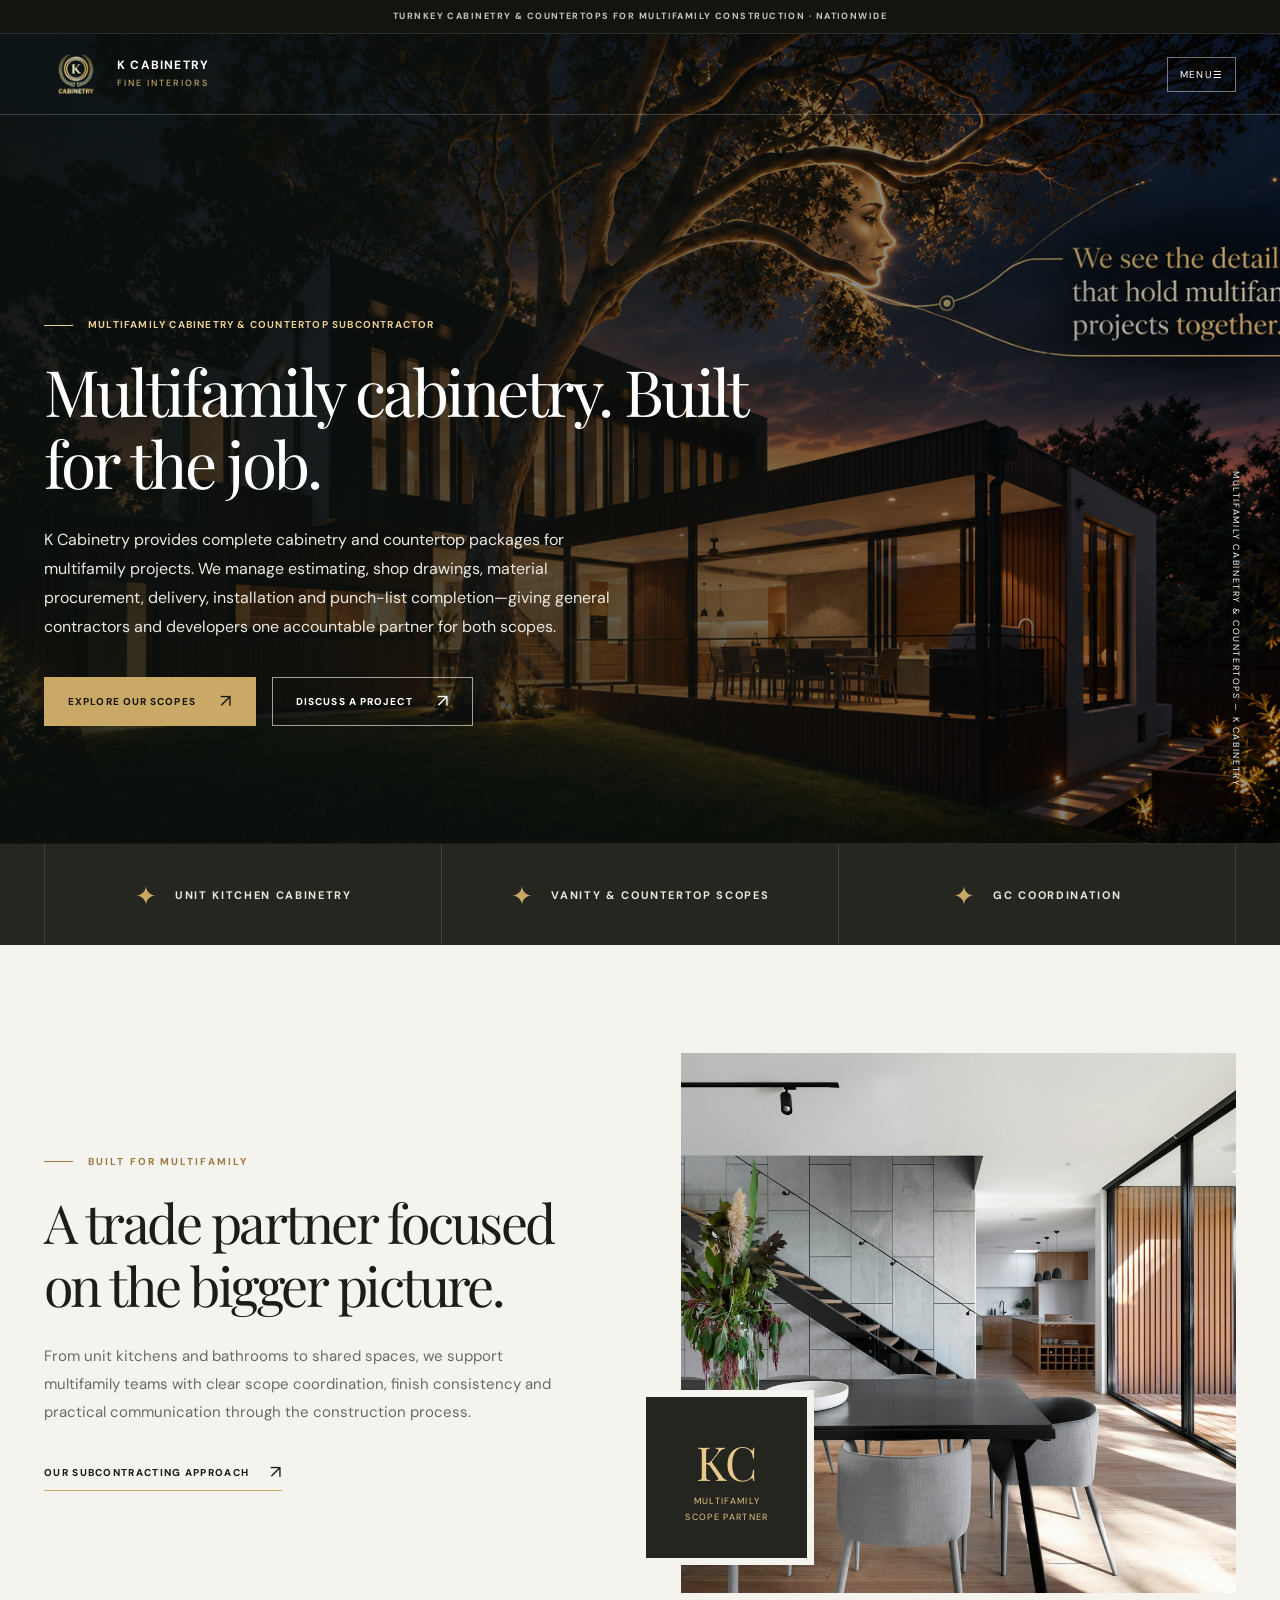
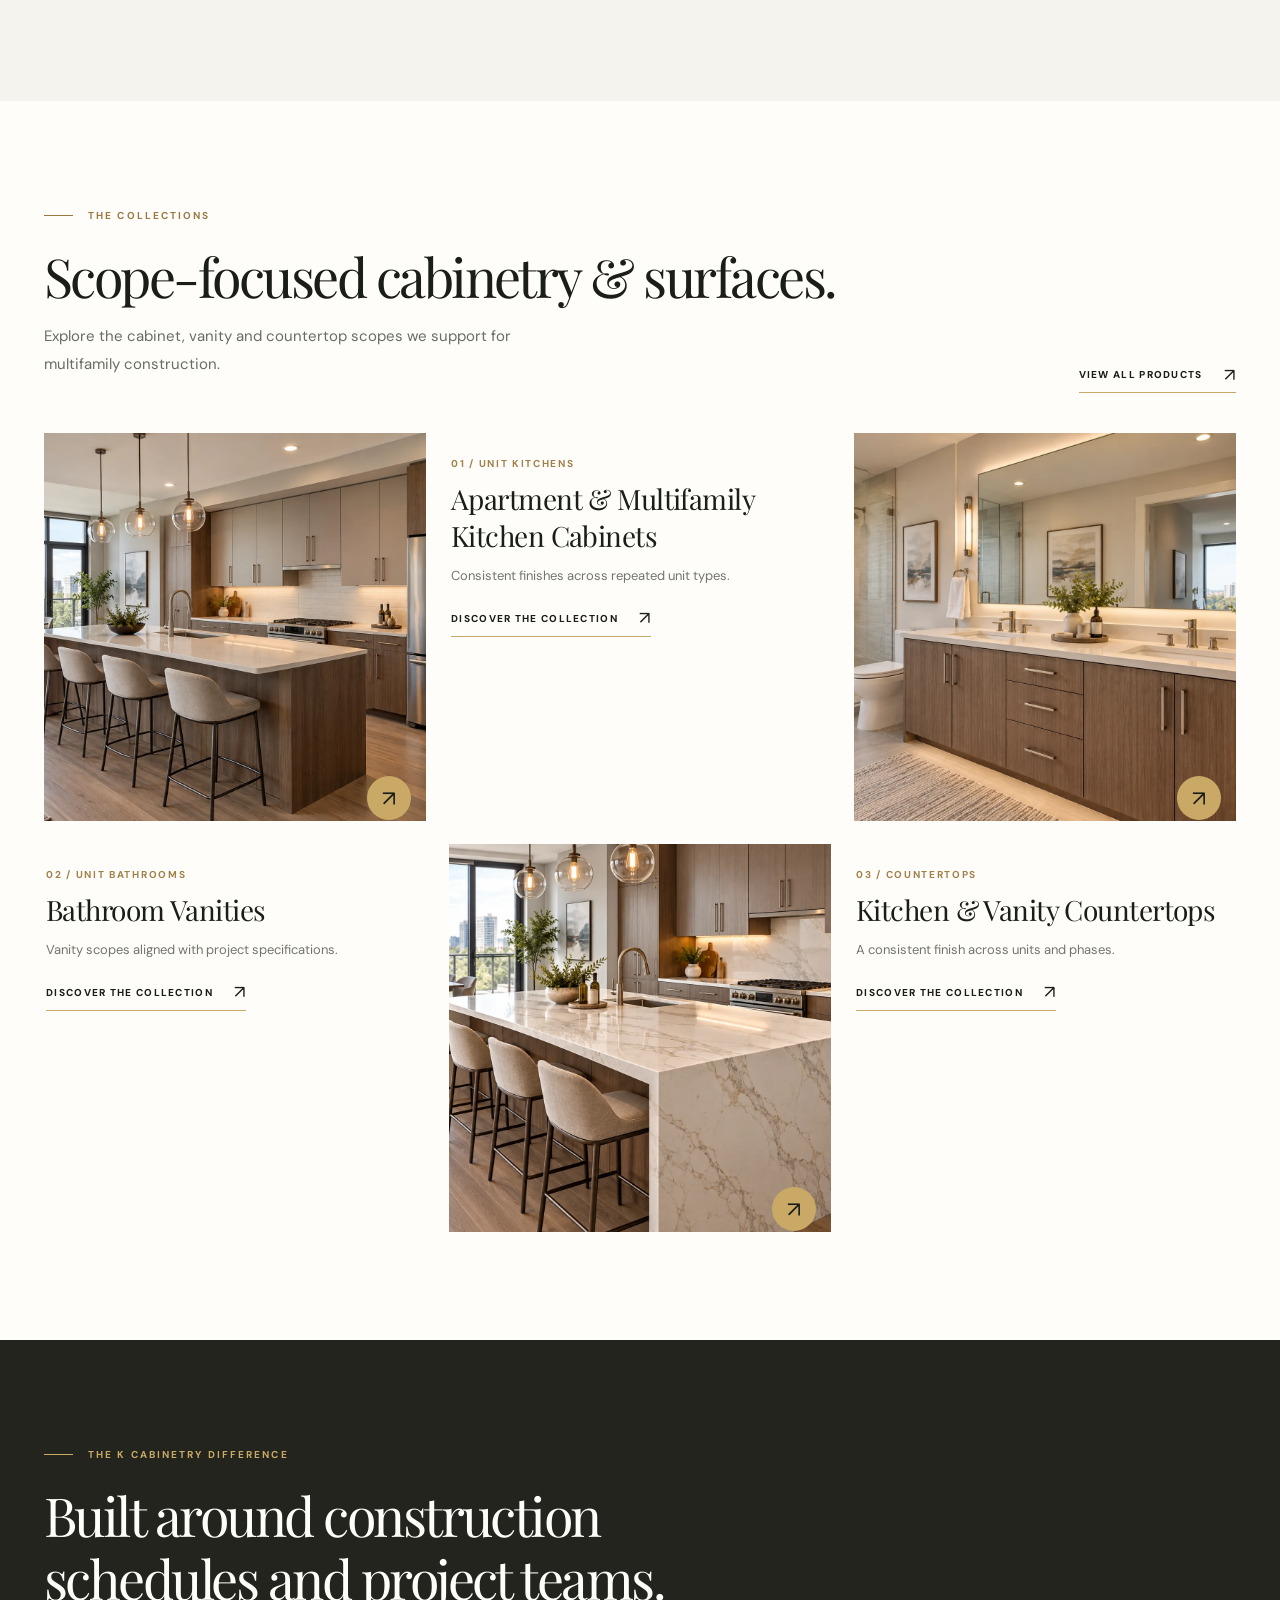
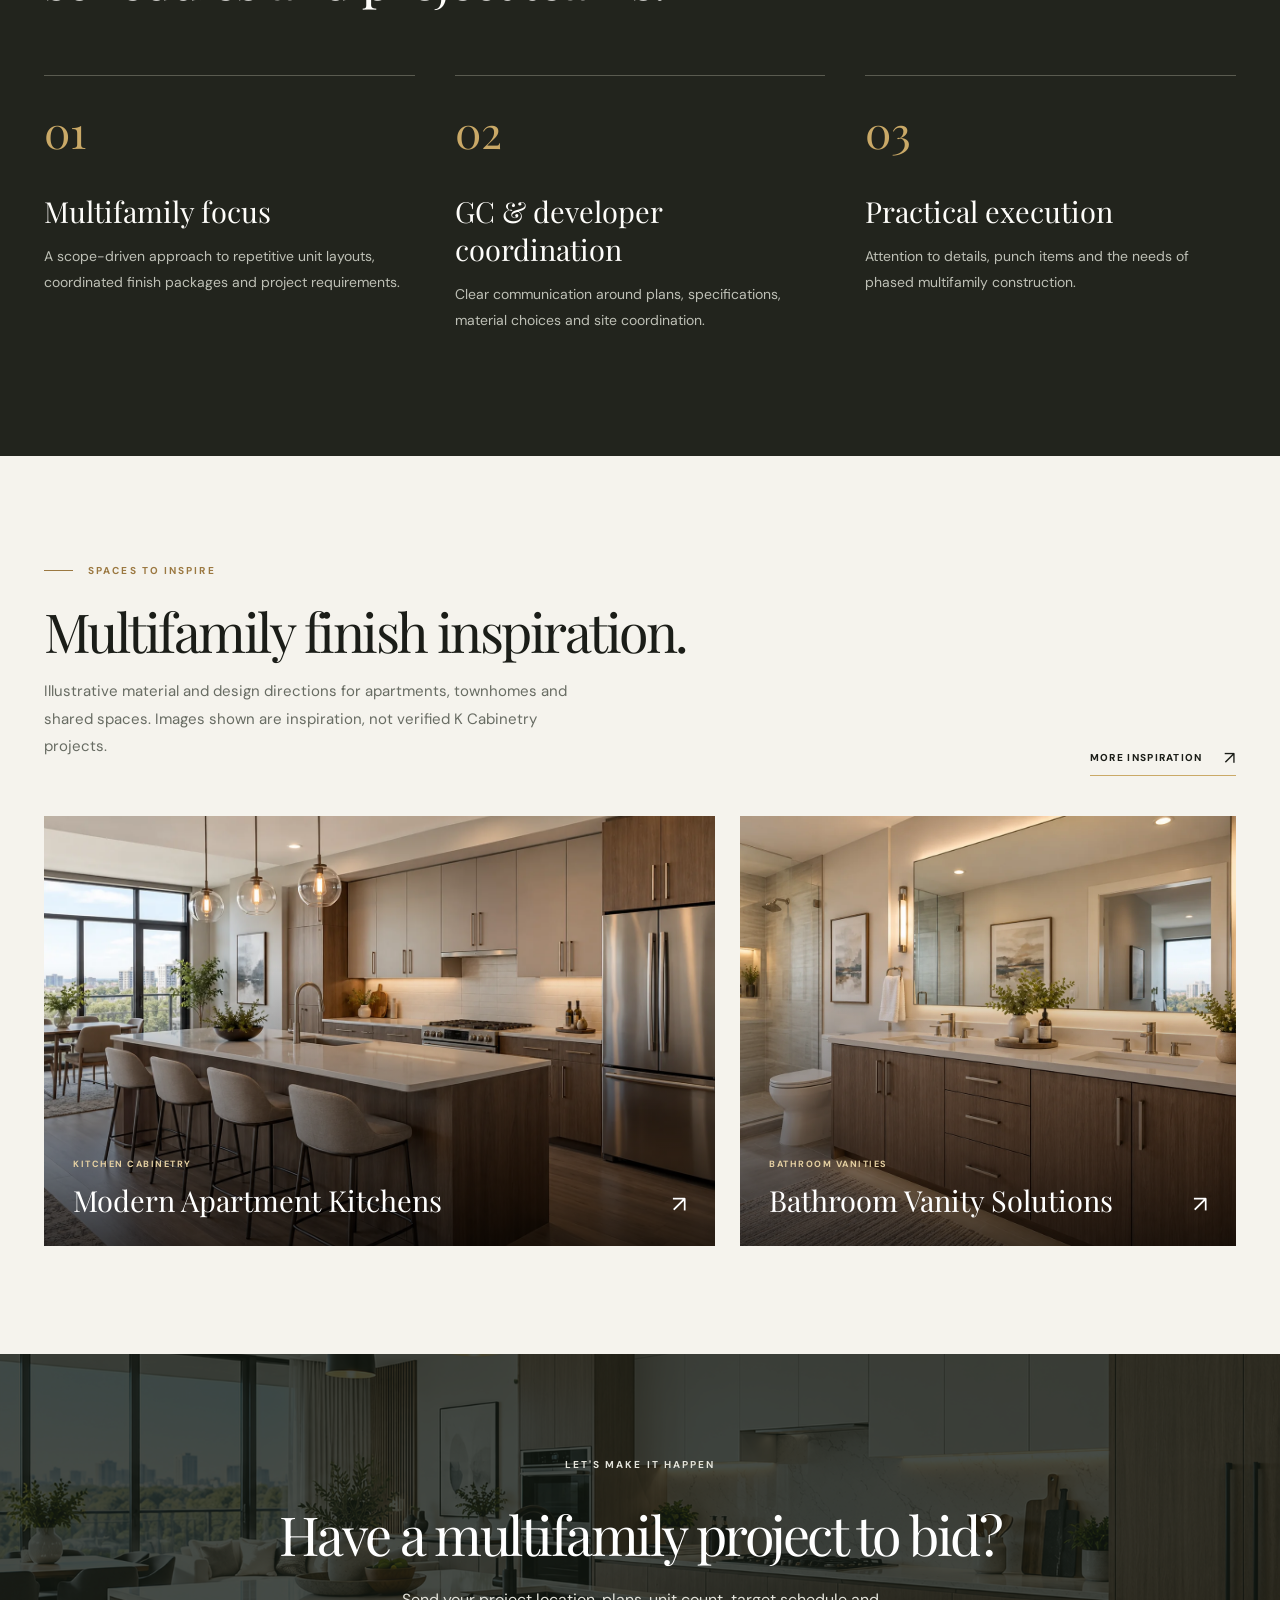
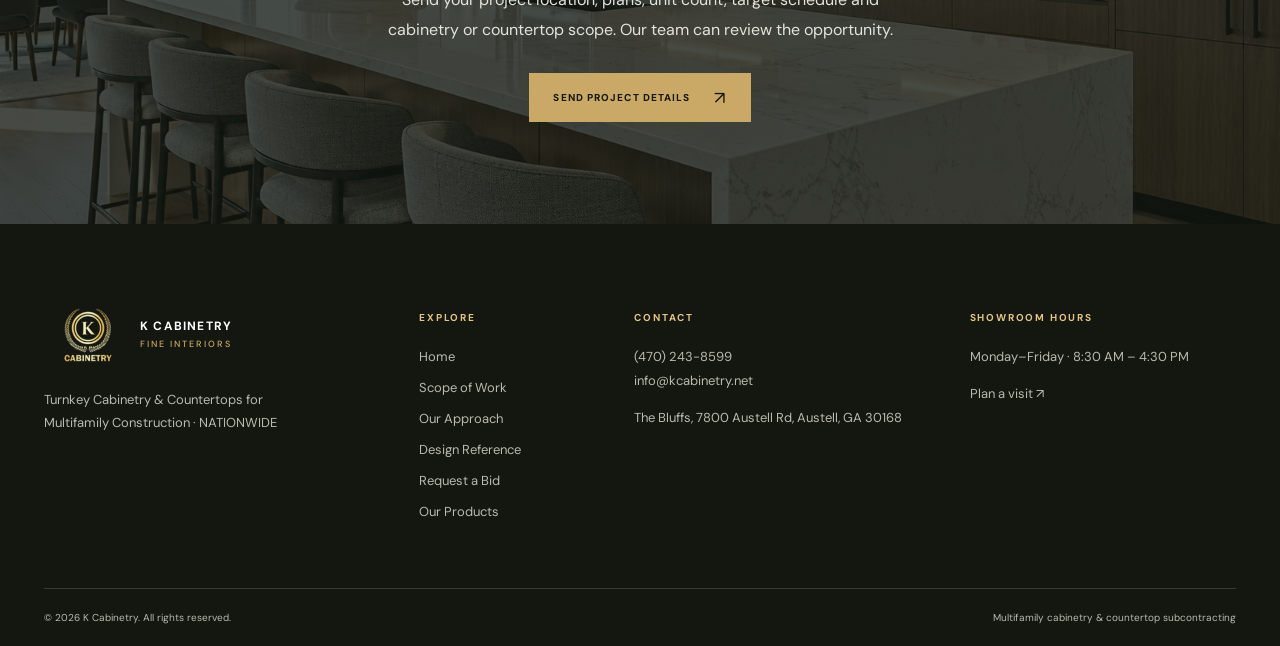
==== commit 044902f2: "Redeploy website after releasing domain from old repository" ====
--- a/index.html
+++ b/index.html
@@ -12,6 +12,7 @@
 <script src="./assets/site.js?v=20261029-login" defer></script>
 <script async src="https://www.googletagmanager.com/gtag/js?id=G-HS50RXWGK4"></script>
 <script>window.dataLayer=window.dataLayer||[];function gtag(){dataLayer.push(arguments);}gtag('js',new Date());gtag('config','G-HS50RXWGK4');</script>
+<!-- Rebuilt after custom-domain migration -->
 </head>
 <body data-page="home">
 <a class="skip-link" href="#main">Skip to content</a>
